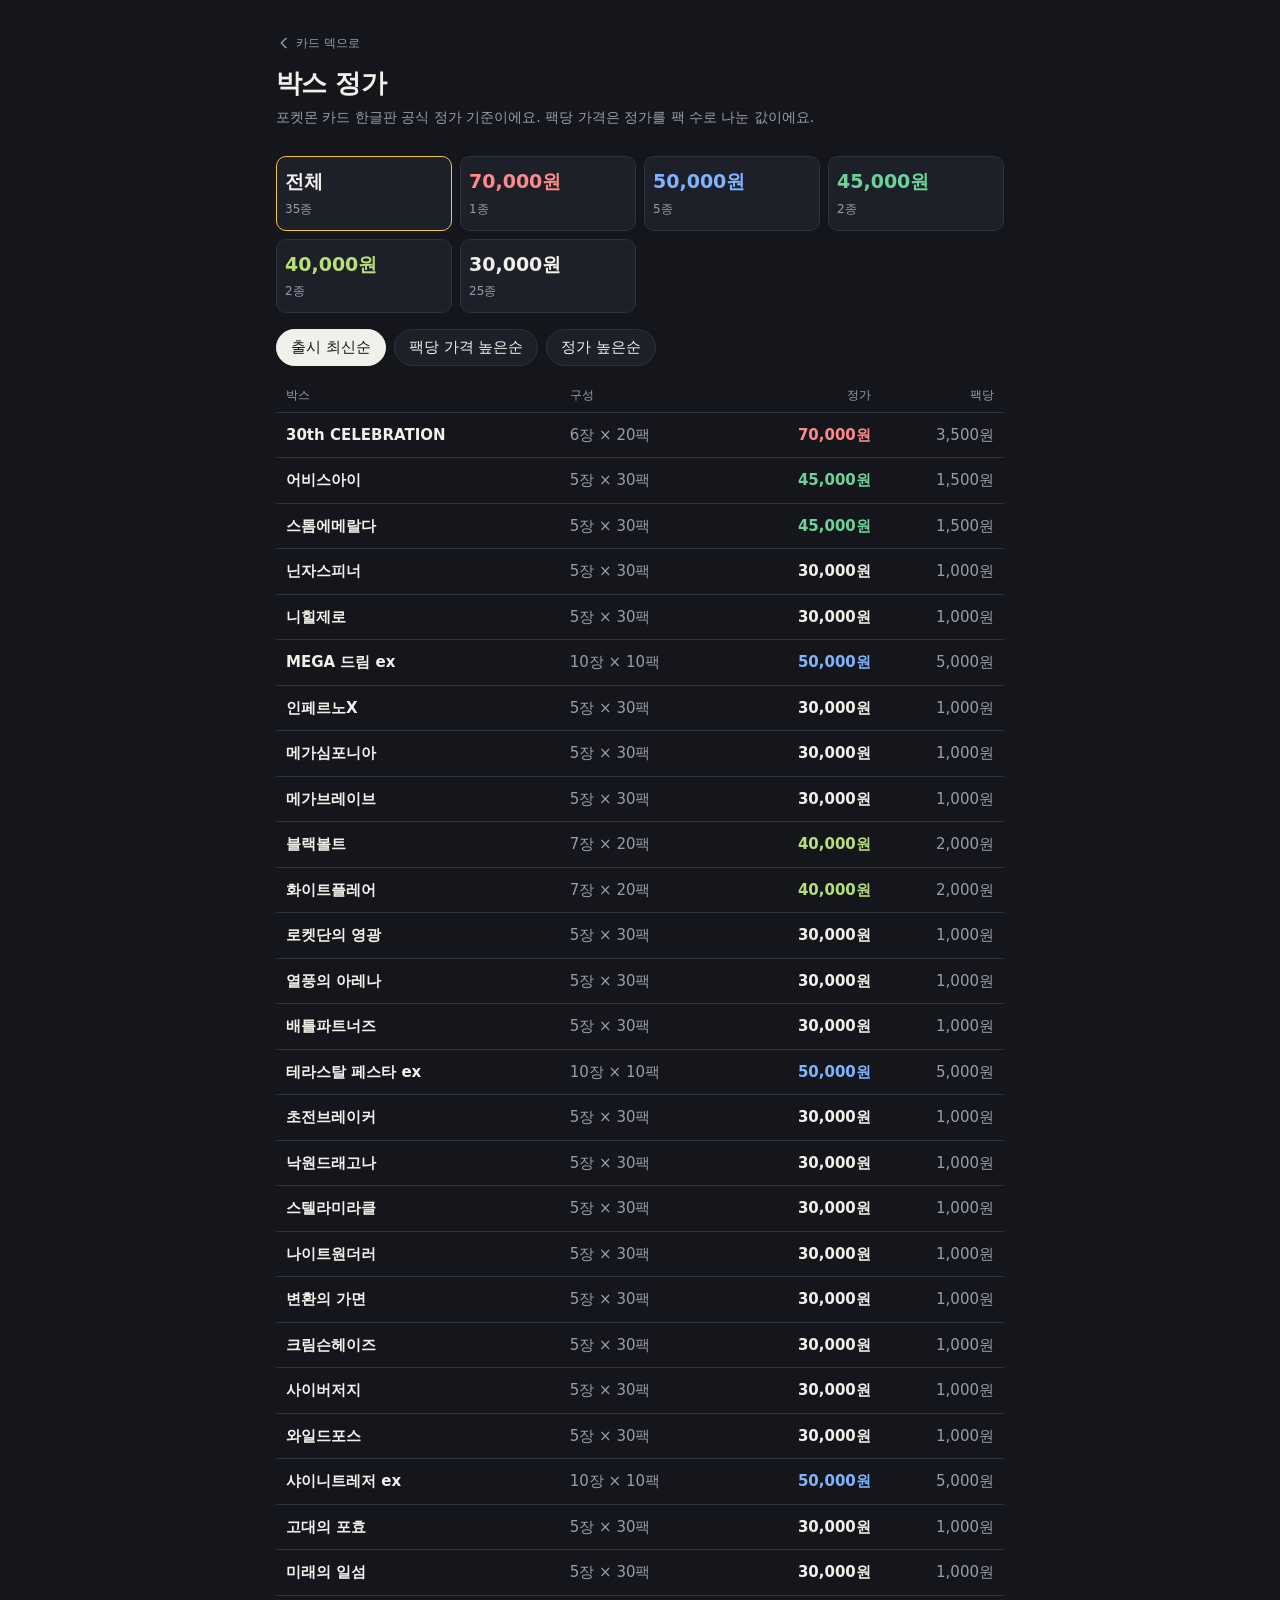
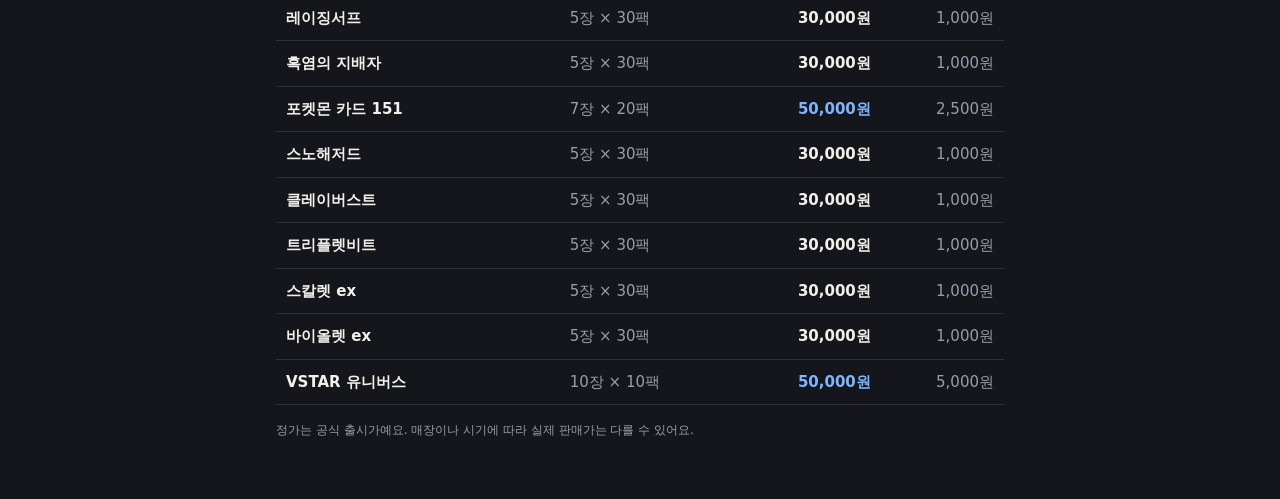
==== prices.html @ 4a521284 "박스 정가 페이지 추가: 한글판 박스별 공식 정가와 팩당 가격 Co-Authored-By: Claude Opus 5.5 <noreply@anthropic.com> Claude-Se" ====
<!doctype html>
<html lang="ko">
<head>
<meta charset="utf-8">
<meta name="viewport" content="width=device-width, initial-scale=1">
<meta name="color-scheme" content="dark">
<meta name="theme-color" content="#15161c">
<meta name="description" content="포켓몬 카드 한글판 박스별 공식 정가와 팩당 가격">
<title>박스 정가</title>
<link rel="manifest" href="manifest.webmanifest">
<link rel="icon" href="icons/icon.svg" type="image/svg+xml">
<link rel="apple-touch-icon" href="icons/icon-180.png">
<link rel="stylesheet" href="style.css">
<style>
  .price-page { max-width: 760px; margin: 0 auto; padding: 0 16px 48px; }
  .price-top { padding: 28px 0 12px; }
  .back-link { display: inline-flex; align-items: center; gap: 4px; color: var(--muted); text-decoration: none; font-size: 12px; padding: 6px 0; }
  .back-link:hover { color: var(--ink); }
  .back-link .ico { width: 16px; height: 16px; }
  .price-top h1 { margin-top: 6px; }
  .price-sum { display: grid; grid-template-columns: repeat(4, 1fr); gap: 8px; margin: 16px 0; }
  .price-sum button { border: 1px solid var(--line); background: var(--panel); border-radius: 10px; padding: 10px 8px; text-align: left; }
  .price-sum button[aria-pressed="true"] { border-color: var(--accent); }
  .price-sum b { display: block; font-size: 19px; font-variant-numeric: tabular-nums; }
  .price-sum span { color: var(--muted); font-size: 12px; }
  .sort { display: flex; gap: 8px; flex-wrap: wrap; margin-bottom: 12px; }
  .sort button { position: relative; border: 1px solid var(--line); background: var(--panel); padding: 6px 14px; border-radius: 999px; font-size: 15px; }
  .sort button::after { content: ""; position: absolute; inset: -6px 0; }
  .sort button[aria-pressed="true"] { background: var(--ink); color: var(--bg); border-color: var(--ink); }
  table { width: 100%; border-collapse: collapse; font-size: 15px; }
  th { text-align: left; color: var(--muted); font-weight: 500; font-size: 12px; padding: 8px 10px; border-bottom: 1px solid var(--line); }
  td { padding: 11px 10px; border-bottom: 1px solid var(--line); vertical-align: middle; }
  .num { text-align: right; font-variant-numeric: tabular-nums; white-space: nowrap; }
  .pack { color: var(--muted); white-space: nowrap; }
  .name { font-weight: 600; }
  .tier-70 { color: #ff8a8a; }
  .tier-50 { color: #7fb4ff; }
  .tier-45 { color: #6ed39a; }
  .tier-40 { color: #b7e07a; }
  .price-note { color: var(--muted); font-size: 12px; margin-top: 16px; }
  .sub { display: none; }
  @media (max-width: 520px) {
    .price-sum { grid-template-columns: repeat(2, 1fr); }
    .col-pack { display: none; }
    .sub { display: block; color: var(--muted); font-size: 12px; font-weight: 400; margin-top: 2px; }
    td, th { padding-left: 6px; padding-right: 6px; }
  }
</style>
</head>
<body>
<main class="price-page">
  <header class="price-top">
    <a class="back-link" href="./">
      <svg class="ico" viewBox="0 0 24 24" aria-hidden="true"><path d="M15 5l-7 7 7 7"/></svg>카드 덱으로
    </a>
    <h1>박스 정가</h1>
    <p class="summary">포켓몬 카드 한글판 공식 정가 기준이에요. 팩당 가격은 정가를 팩 수로 나눈 값이에요.</p>
  </header>

  <div class="price-sum" id="tiers" role="group" aria-label="정가로 거르기"></div>
  <div class="sort" id="sort" role="group" aria-label="정렬">
    <button type="button" data-sort="order" aria-pressed="true">출시 최신순</button>
    <button type="button" data-sort="pack" aria-pressed="false">팩당 가격 높은순</button>
    <button type="button" data-sort="price" aria-pressed="false">정가 높은순</button>
  </div>

  <table>
    <thead>
      <tr><th>박스</th><th class="col-pack">구성</th><th class="num">정가</th><th class="num">팩당</th></tr>
    </thead>
    <tbody id="rows"></tbody>
  </table>
  <p class="price-note">정가는 공식 출시가예요. 매장이나 시기에 따라 실제 판매가는 다를 수 있어요.</p>
</main>

<script>
(function () {
  "use strict";
  // 위에서부터 최근 출시 순서 (한글판 공식 정가). [이름, 팩당 장수, 팩 수, 정가]
  const BOXES = [
    ["30th CELEBRATION", 6, 20, 70000],
    ["어비스아이", 5, 30, 45000],
    ["스톰에메랄다", 5, 30, 45000],
    ["닌자스피너", 5, 30, 30000],
    ["니힐제로", 5, 30, 30000],
    ["MEGA 드림 ex", 10, 10, 50000],
    ["인페르노X", 5, 30, 30000],
    ["메가심포니아", 5, 30, 30000],
    ["메가브레이브", 5, 30, 30000],
    ["블랙볼트", 7, 20, 40000],
    ["화이트플레어", 7, 20, 40000],
    ["로켓단의 영광", 5, 30, 30000],
    ["열풍의 아레나", 5, 30, 30000],
    ["배틀파트너즈", 5, 30, 30000],
    ["테라스탈 페스타 ex", 10, 10, 50000],
    ["초전브레이커", 5, 30, 30000],
    ["낙원드래고나", 5, 30, 30000],
    ["스텔라미라클", 5, 30, 30000],
    ["나이트원더러", 5, 30, 30000],
    ["변환의 가면", 5, 30, 30000],
    ["크림슨헤이즈", 5, 30, 30000],
    ["사이버저지", 5, 30, 30000],
    ["와일드포스", 5, 30, 30000],
    ["샤이니트레저 ex", 10, 10, 50000],
    ["고대의 포효", 5, 30, 30000],
    ["미래의 일섬", 5, 30, 30000],
    ["레이징서프", 5, 30, 30000],
    ["흑염의 지배자", 5, 30, 30000],
    ["포켓몬 카드 151", 7, 20, 50000],
    ["스노해저드", 5, 30, 30000],
    ["클레이버스트", 5, 30, 30000],
    ["트리플렛비트", 5, 30, 30000],
    ["스칼렛 ex", 5, 30, 30000],
    ["바이올렛 ex", 5, 30, 30000],
    ["VSTAR 유니버스", 10, 10, 50000]
  ].map(([name, cards, packs, price], i) => ({ name, cards, packs, price, order: i, perPack: Math.round(price / packs) }));

  const won = (n) => n.toLocaleString("ko-KR") + "원";
  const tierClass = (p) => ({ 70000: "tier-70", 50000: "tier-50", 45000: "tier-45", 40000: "tier-40" })[p] || "";
  let sortBy = "order";
  let tier = null; // null = 전체

  const tiersEl = document.getElementById("tiers");
  const rowsEl = document.getElementById("rows");

  function renderTiers() {
    const counts = new Map();
    BOXES.forEach((b) => counts.set(b.price, (counts.get(b.price) || 0) + 1));
    const prices = [...counts.keys()].sort((a, b) => b - a);
    tiersEl.replaceChildren();
    const make = (label, n, value) => {
      const btn = document.createElement("button");
      btn.type = "button";
      btn.setAttribute("aria-pressed", String(tier === value));
      const b = document.createElement("b"); b.textContent = label;
      if (value) b.className = tierClass(value);
      const s = document.createElement("span"); s.textContent = n + "종";
      btn.append(b, s);
      btn.addEventListener("click", () => { tier = tier === value ? null : value; render(); });
      tiersEl.append(btn);
    };
    make("전체", BOXES.length, null);
    prices.forEach((p) => make(won(p), counts.get(p), p));
  }

  function render() {
    renderTiers();
    document.querySelectorAll("#sort button").forEach((b) => b.setAttribute("aria-pressed", String(b.dataset.sort === sortBy)));
    const list = BOXES.filter((b) => tier === null || b.price === tier).slice();
    if (sortBy === "pack") list.sort((a, b) => b.perPack - a.perPack || a.order - b.order);
    if (sortBy === "price") list.sort((a, b) => b.price - a.price || a.order - b.order);
    rowsEl.replaceChildren(...list.map((b) => {
      const tr = document.createElement("tr");
      const comp = `${b.cards}장 × ${b.packs}팩`;
      tr.innerHTML = '<td class="name"></td><td class="pack col-pack"></td><td class="num"></td><td class="num pack"></td>';
      const [n, c, p, pp] = tr.children;
      n.textContent = b.name;
      const sub = document.createElement("span"); sub.className = "sub"; sub.textContent = comp;
      n.append(sub);
      c.textContent = comp;
      p.textContent = won(b.price); p.classList.add("name");
      if (tierClass(b.price)) p.classList.add(tierClass(b.price));
      pp.textContent = won(b.perPack);
      return tr;
    }));
  }

  document.getElementById("sort").addEventListener("click", (e) => {
    const b = e.target.closest("button[data-sort]");
    if (b) { sortBy = b.dataset.sort; render(); }
  });
  render();
})();
</script>
</body>
</html>
---- style.css ----
:root {
  --bg: #15161c;
  --panel: #1e2029;
  --line: #2e313d;
  --ink: #f2f0ea;
  --muted: #9a9cab;
  --accent: #f4c542;
  --accent-ink: #1b1600;
  --warn: #ff9f6b;
  --scrim: rgba(8, 8, 12, .9);
  --chip-bg: rgba(10, 10, 14, .82);
  --chip-line: rgba(255, 255, 255, .18);
  --mark-red: #ef4444;
  --mark-amber: #f59e0b;
  color-scheme: dark;
  --card-ratio: 63 / 88;
  --radius: 4.5% / 3.2%;
}

* { box-sizing: border-box; }
html { -webkit-text-size-adjust: 100%; }
body {
  margin: 0;
  background: var(--bg);
  color: var(--ink);
  font-family: Pretendard, "Apple SD Gothic Neo", "Malgun Gothic", system-ui, sans-serif;
  line-height: 1.5;
}
button { font: inherit; color: inherit; cursor: pointer; }
::selection { background: var(--accent); color: var(--accent-ink); }
:focus-visible { outline: 2px solid var(--accent); outline-offset: 2px; }
.ico { width: 20px; height: 20px; fill: none; stroke: currentColor; stroke-width: 2; stroke-linecap: round; stroke-linejoin: round; }

/* 상단 */
.top {
  display: flex; align-items: flex-end; justify-content: space-between; gap: 16px;
  padding: 28px 24px 16px; max-width: 1280px; margin: 0 auto;
}
h1 { margin: 0; font-size: 26px; letter-spacing: -0.02em; }
.summary { margin: 4px 0 0; color: var(--muted); font-size: 14px; }
.side-toggle { display: inline-flex; background: var(--panel); border: 1px solid var(--line); border-radius: 999px; padding: 3px; flex: none; }
.side-toggle button { position: relative; border: 0; background: none; padding: 6px 14px; border-radius: 999px; font-size: 14px; color: var(--muted); }
.side-toggle button[aria-pressed="true"] { background: var(--accent); color: var(--accent-ink); font-weight: 700; }

/* 세트 탭 */
.tabs {
  position: sticky; top: 0; z-index: 5;
  display: flex; gap: 8px; overflow-x: auto; scrollbar-width: none;
  padding: 10px 24px; background: color-mix(in srgb, var(--bg) 92%, transparent);
  backdrop-filter: blur(8px); border-bottom: 1px solid var(--line);
}
.tabs::-webkit-scrollbar { display: none; }
/* 보이는 크기는 그대로 두고 누르는 영역만 위아래로 넓혀 44px 가까이 */
.side-toggle button::after, .tab::after { content: ""; position: absolute; inset: -6px 0; }
.tab {
  position: relative; flex: none; border: 1px solid var(--line); background: var(--panel);
  padding: 6px 14px; border-radius: 999px; font-size: 14px; white-space: nowrap;
}
.tab .count { color: var(--muted); margin-left: 4px; font-variant-numeric: tabular-nums; }
.tab[aria-pressed="true"] { background: var(--ink); color: var(--bg); border-color: var(--ink); }
.tab[aria-pressed="true"] .count { color: inherit; opacity: .6; }

/* 덱 고르기 (내 덱 / 친구 덱) */
.deck-switch { display: flex; gap: 4px; margin-top: 10px; flex-wrap: wrap; }
.deck-btn { position: relative; border: 0; background: none; color: var(--muted); padding: 4px 2px; margin-right: 14px; font-size: 16px; font-weight: 600; border-bottom: 2px solid transparent; }
.deck-btn::after { content: ""; position: absolute; inset: -10px -6px; }
.deck-btn .count { font-size: 13px; font-weight: 400; margin-left: 4px; font-variant-numeric: tabular-nums; }
.deck-btn[aria-pressed="true"] { color: var(--ink); border-bottom-color: var(--accent); }
.deck-switch { flex-direction: column; }
.deck-switch[hidden] { display: none; }
.deck-btns { display: flex; gap: 4px; flex-wrap: wrap; }
.deck-btn .lock { width: 14px; height: 14px; margin-left: 5px; vertical-align: -1px; fill: none; stroke: currentColor; stroke-width: 2; }
.deck-btn[aria-expanded="true"] { color: var(--ink); }
.top .title { min-width: 0; }
.pin-form { margin-top: 12px; display: flex; flex-direction: column; gap: 8px; max-width: 280px; }
.pin-label { color: var(--muted); font-size: 14px; }
.pin-row { display: flex; gap: 8px; }
.pin-input { flex: 1 1 0; width: 0; min-width: 0;background: var(--panel); color: var(--ink); border: 1px solid var(--line); border-radius: 8px; padding: 9px 12px; font-size: 16px; letter-spacing: .2em; }
.pin-input:focus { outline: 2px solid var(--accent); outline-offset: 1px; }
.pin-ok { border: 0; border-radius: 8px; padding: 9px 18px; background: var(--accent); color: var(--accent-ink); font-size: 15px; font-weight: 700; }
.pin-ok:disabled { opacity: .6; }
.pin-msg { margin: 0; min-height: 1.2em; color: var(--warn); font-size: 13px; }

/* 예상 등급 필터 */
.grades-filter { display: flex; align-items: center; gap: 6px; flex-wrap: wrap; max-width: 1280px; margin: 0 auto; padding: 12px 24px 0; }
.grades-filter[hidden] { display: none; }
.grades-filter { flex-direction: column; align-items: stretch; }
.grades-filter .lbl { color: var(--muted); font-size: 13px; width: 76px; flex: none; }
.fbasic { display: flex; flex-wrap: wrap; gap: 6px 28px; margin-bottom: 10px; }
.fbar { display: flex; align-items: center; gap: 12px; flex-wrap: wrap; }
.ftoggle .chev { display: inline-flex; transition: transform .15s ease; }
.ftoggle[aria-expanded="true"] .chev { transform: rotate(180deg); }
.ftoggle { position: relative; display: inline-flex; align-items: center; gap: 6px; border: 1px solid var(--line); background: var(--panel); border-radius: 999px; padding: 6px 14px; font-size: 14px; }
.ftoggle::after { content: ""; position: absolute; inset: -6px -2px; }
.ftoggle .ico { width: 16px; height: 16px; }
.ftoggle[aria-expanded="true"] { border-color: var(--accent); }
.fbadge { background: var(--accent); color: var(--accent-ink); border-radius: 999px; font-size: 11px; font-weight: 700; min-width: 18px; height: 18px; display: grid; place-items: center; padding: 0 5px; }
.fcount { color: var(--muted); font-size: 13px; font-variant-numeric: tabular-nums; }
.fclear { border: 0; background: none; color: var(--accent); font-size: 13px; text-decoration: underline; text-underline-offset: 3px; padding: 6px 2px; }
.fpanel { display: grid; gap: 8px; margin-top: 12px; padding: 14px 16px; background: var(--panel); border: 1px solid var(--line); border-radius: 12px; }
.fpanel[hidden] { display: none; }
.gchip.zero { opacity: .38; }
.fgroup { display: flex; align-items: center; gap: 6px; flex-wrap: wrap; }
.gchip { position: relative; border: 1px solid var(--line); background: transparent; color: var(--ink); padding: 4px 12px; border-radius: 999px; font-size: 13px; white-space: nowrap; }
.gchip::after { content: ""; position: absolute; inset: -8px -2px; }
.gchip .count { color: var(--muted); margin-left: 4px; font-variant-numeric: tabular-nums; }
.gchip[aria-pressed="true"] { background: var(--accent); border-color: var(--accent); color: var(--accent-ink); font-weight: 700; }
.gchip[aria-pressed="true"] .count { color: inherit; opacity: .7; }
.filter-empty { color: var(--muted); padding: 48px 0; text-align: center; }

/* 덱 */
main { max-width: 1280px; margin: 0 auto; padding: 8px 24px 64px; }
.set { padding-top: 28px; scroll-margin-top: 56px; }
.set-head { display: flex; align-items: baseline; gap: 10px; margin-bottom: 14px; }
.set-head h2 { margin: 0; font-size: 19px; }
.set-head span { color: var(--muted); font-size: 14px; }
.grid { display: grid; grid-template-columns: repeat(auto-fill, minmax(150px, 1fr)); gap: 18px 14px; }

.card { all: unset; cursor: pointer; display: block; }
.card:focus-visible { outline: none; }
.card:focus-visible .thumb { outline: 3px solid var(--accent); outline-offset: 3px; }
.thumb {
  position: relative; aspect-ratio: var(--card-ratio); border-radius: var(--radius);
  overflow: hidden; background: var(--panel); border: 1px solid var(--line);
  transition: transform .18s ease, box-shadow .18s ease;
}
.card:hover .thumb { transform: translateY(-4px); box-shadow: 0 12px 24px rgba(0,0,0,.45); }
.thumb img, .face img { width: 100%; height: 100%; object-fit: cover; display: block; }
.missing { position: absolute; inset: 0; display: grid; place-items: center; color: var(--muted); font-size: 13px; text-align: center; padding: 8px; }
.card-meta { display: flex; gap: 6px; margin-top: 8px; font-size: 13px; }
.card-meta .no { color: var(--accent); font-variant-numeric: tabular-nums; flex: none; }
.card-meta .name { overflow: hidden; text-overflow: ellipsis; white-space: nowrap; }

/* 빈 상태 */
.empty { max-width: 560px; margin: 48px auto; background: var(--panel); border: 1px solid var(--line); border-radius: 12px; padding: 24px; }
.empty h2 { margin: 0 0 8px; font-size: 18px; }
.empty code, .empty pre { font-family: Consolas, "D2Coding", monospace; font-size: 13px; }
.empty pre { background: var(--bg); padding: 12px; border-radius: 8px; overflow-x: auto; }
.empty p { color: var(--muted); margin: 8px 0; }

/* 크게 보기 */
.viewer { position: fixed; inset: 0; z-index: 20; overflow-y: auto; }
.viewer[hidden] { display: none; }
.viewer-backdrop { position: fixed; inset: 0; background: var(--scrim); }
.viewer-body {
  position: relative; min-height: 100%; display: flex; align-items: flex-start; justify-content: center;
  gap: 28px; padding: 24px 72px; pointer-events: none;
}
.viewer-body > * { pointer-events: auto; }
/* 오른쪽 설명이 길어져도 카드는 화면 가운데에 붙어 있게 */
.stage { display: flex; align-items: center; gap: 16px; position: sticky; top: max(24px, calc(50vh - min(279px, 50vh - 32px))); }
.flip { width: min(400px, calc((100vh - 64px) * 63 / 88)); width: min(400px, calc((100dvh - 64px) * 63 / 88)); aspect-ratio: var(--card-ratio); perspective: 1600px; cursor: pointer; flex: none; }
.flip-inner { position: relative; width: 100%; height: 100%; transform-style: preserve-3d; transition: transform .55s cubic-bezier(.3,.7,.3,1); }
.flip:focus-visible { outline: none; }
.flip:focus-visible .face { outline: 3px solid var(--accent); outline-offset: 4px; }
.flip.flipped .flip-inner { transform: rotateY(180deg); }
.face { position: absolute; inset: 0; backface-visibility: hidden; border-radius: var(--radius); overflow: hidden; background: var(--panel); box-shadow: 0 20px 50px rgba(0,0,0,.6); }
.face-back { transform: rotateY(180deg); }
.viewer-info { width: 320px; flex: none; margin-top: max(0px, calc(50vh - min(279px, 50vh - 32px) - 24px)); padding-bottom: 24px; }
.viewer-set { margin: 0; color: var(--muted); font-size: 13px; }
.viewer-info h2 { margin: 2px 0 12px; font-size: 20px; }
.icon-btn { border: 1px solid var(--line); background: var(--panel); width: 44px; height: 44px; border-radius: 50%; display: grid; place-items: center; flex: none; }
.icon-btn:disabled { opacity: .25; cursor: default; }
.close { position: fixed; top: 16px; right: 16px; z-index: 2; }
.flip-btn { display: inline-flex; align-items: center; gap: 6px; border: 0; background: var(--accent); color: var(--accent-ink); font-weight: 700; padding: 8px 16px; border-radius: 999px; }
.flip-btn .ico { width: 18px; height: 18px; }

/* 센터링 */
.centering { margin-top: 20px; background: var(--panel); border: 1px solid var(--line); border-radius: 12px; padding: 16px; font-size: 14px; }
.centering h3 { margin: 0 0 10px; font-size: 14px; color: var(--muted); font-weight: 600; }
.ctable { width: 100%; border-collapse: collapse; font-variant-numeric: tabular-nums; }
.ctable th, .ctable td { padding: 6px 4px; text-align: left; border-bottom: 1px solid var(--line); }
.ctable thead th { color: var(--muted); font-weight: 500; font-size: 12px; }
.ctable tbody th { font-weight: 600; width: 3.5em; }
.ctable tr.now th { color: var(--accent); }
.ctable .low { display: block; color: var(--warn); font-size: 11px; }
.grades-title { margin: 16px 0 8px !important; }
.grades { display: grid; grid-template-columns: 1fr 1fr; gap: 6px; margin: 0 0 10px; }
.grade { background: var(--bg); border: 1px solid var(--line); border-radius: 8px; padding: 6px 10px; }
.grade .co { display: block; font-size: 11px; color: var(--muted); }
.grade .g { font-weight: 700; }
.grade .edge { margin-left: 4px; font-size: 11px; color: var(--accent); font-weight: 600; }
.grade .by { display: block; margin-top: 2px; font-size: 11px; color: var(--muted); }
.edges { margin: 0 0 12px; padding: 0; list-style: none; font-size: 12px; color: var(--muted); }
.edges li { padding: 3px 0 3px 10px; text-indent: -10px; }
.edges b { color: var(--accent); font-weight: 600; }
.overlays { display: flex; gap: 12px; font-size: 13px; }
.overlays a { color: var(--ink); text-underline-offset: 3px; display: inline-flex; align-items: center; min-height: 44px; }
.cnote { margin: 10px 0 0; color: var(--muted); font-size: 12px; line-height: 1.6; }
.centering.none { color: var(--muted); }

/* 상세 감정: 카드 위 레드마크 */
.marks { position: absolute; inset: 0; width: 100%; height: 100%; pointer-events: none; overflow: visible; }
.inspector.hide-marks .marks { display: none; }
.mark .ring { fill: none; stroke-width: .45; }
.mark.find .ring { stroke: var(--mark-red); }
.mark.sus .ring { stroke: var(--mark-amber); stroke-dasharray: 1 .7; }
.mark .dot { stroke: rgba(0, 0, 0, .55); stroke-width: .15; }
.mark.find .dot { fill: var(--mark-red); }
.mark.sus .dot { fill: var(--mark-amber); }
.mark text { fill: #fff; font-size: 1.9px; font-weight: 700; text-anchor: middle; dominant-baseline: central; }
.mark.sus text { fill: #1b1200; }
.mark.pulse .ring { animation: mark-pulse .5s ease-out 3; transform-box: fill-box; transform-origin: center; }
@keyframes mark-pulse { 0% { transform: scale(1); } 50% { transform: scale(1.6); stroke-width: .7; } 100% { transform: scale(1); } }

.inspect { margin-top: 12px; background: var(--panel); border: 1px solid var(--line); border-radius: 12px; padding: 16px; font-size: 14px; text-align: left; }
.inspect-head { display: flex; align-items: center; justify-content: space-between; gap: 8px; margin-bottom: 8px; }
.inspect h3 { margin: 0; font-size: 14px; color: var(--muted); font-weight: 600; }
.mark-toggle { position: relative; border: 1px solid var(--line); background: var(--bg); color: var(--muted); border-radius: 999px; padding: 4px 12px; font-size: 12px; }
.mark-toggle::after { content: ""; position: absolute; inset: -8px -4px; }
.mark-toggle[aria-pressed="true"] { border-color: var(--mark-red); color: var(--mark-red); }
.inspect h4 { margin: 12px 0 6px; font-size: 13px; font-weight: 600; }
.inspect h4 .cnt { color: var(--muted); font-weight: 400; margin-left: 6px; }
.mlist { list-style: none; margin: 0; padding: 0; display: grid; gap: 2px; }
.mlist button { all: unset; box-sizing: border-box; display: flex; gap: 8px; align-items: flex-start; width: 100%; min-height: 44px; padding: 10px 8px; border-radius: 8px; cursor: pointer; font-size: 13px; line-height: 1.45; }
.mlist button:hover { background: var(--bg); }
.mlist button:focus-visible { outline: 2px solid var(--accent); outline-offset: 1px; }
.mlist .no { flex: none; min-width: 24px; height: 20px; padding: 0 5px; border-radius: 999px; display: grid; place-items: center; font-size: 11px; font-weight: 700; color: #fff; font-variant-numeric: tabular-nums; }
.mlist .find .no { background: var(--mark-red); }
.mlist .sus .no { background: var(--mark-amber); color: #1b1200; }
.inspect .none-line { margin: 4px 0 0; color: var(--muted); font-size: 13px; }
.inspect .sum { margin: 0 0 12px; font-size: 13px; }
.inspect .sum b { color: var(--mark-red); }
.open-insp { display: inline-flex; align-items: center; gap: 6px; min-height: 44px; border: 1px solid var(--mark-red); background: transparent; color: var(--ink); font-weight: 600; padding: 8px 16px; border-radius: 999px; }
.open-insp:hover { background: color-mix(in srgb, var(--mark-red) 14%, transparent); }
.open-insp .ico { width: 16px; height: 16px; }

/* 상세 감정 화면 (크게 보기와 따로) */
.inspector { position: fixed; inset: 0; z-index: 30; overflow-y: auto; background: var(--bg); }
.inspector[hidden] { display: none; }
.insp-bar { position: sticky; top: 0; z-index: 2; display: flex; align-items: center; gap: 16px; padding: 12px 24px;
  background: color-mix(in srgb, var(--bg) 92%, transparent); backdrop-filter: blur(8px); border-bottom: 1px solid var(--line); }
.back-btn { position: relative; display: inline-flex; align-items: center; gap: 4px; border: 1px solid var(--line); background: var(--panel); border-radius: 999px; padding: 8px 14px 8px 10px; flex: none; }
.back-btn::after { content: ""; position: absolute; inset: -4px 0; }
.insp-title { flex: 1; min-width: 0; }
.insp-title h2 { margin: 0; font-size: 18px; overflow: hidden; text-overflow: ellipsis; white-space: nowrap; }
.insp-body { max-width: 1120px; margin: 0 auto; padding: 24px; display: grid; grid-template-columns: 1fr 1fr; gap: 32px; }
.iface h3 { margin: 0 0 12px; font-size: 16px; }
.iface h3 .cnt { color: var(--muted); font-weight: 400; font-size: 13px; margin-left: 8px; }
.ifig { position: relative; width: min(100%, 480px); aspect-ratio: var(--card-ratio); border-radius: var(--radius); overflow: hidden; background: var(--panel); box-shadow: 0 16px 40px rgba(0,0,0,.5); margin: 0 0 16px; }
.ifig img { width: 100%; height: 100%; object-fit: cover; display: block; }
.iface .mlist { max-width: 480px; }
.iface .cnote { max-width: 480px; }
.insp-note { max-width: 1120px; margin: 0 auto; padding: 0 24px 40px; }

/* 덱 썸네일의 등급 표시 */
.badge { position: absolute; top: 6px; right: 6px; background: var(--chip-bg); color: var(--ink); font-size: 11px; font-weight: 700; padding: 2px 7px; border-radius: 999px; border: 1px solid var(--chip-line); white-space: nowrap; }
.badge .x { font-weight: 500; color: var(--muted); }

@media (max-width: 860px) {
  .viewer-body { flex-direction: column; justify-content: flex-start; gap: 16px; padding: 76px 16px 32px; }
  .viewer-body { align-items: center; }
  .stage { gap: 10px; position: static; }
  .inspect-head { justify-content: flex-start; }
  .flip { width: min(calc(100vw - 128px), 360px); }
  .viewer-info { width: min(100%, 420px); text-align: center; margin-top: 0; }
  .centering { text-align: left; }
}
@media (max-width: 860px) {
  .insp-body { grid-template-columns: 1fr; padding: 16px; gap: 28px; }
  .ifig { width: min(100%, 420px); margin-inline: auto; }
  .insp-bar { padding: 10px 16px; gap: 10px; }
  .insp-title h2 { font-size: 16px; }
  .insp-note { padding: 0 16px 32px; }
}
@media (max-width: 600px) {
  .top { padding: 20px 16px 12px; }
  h1 { font-size: 22px; }
  .tabs { padding: 8px 16px; }
  .grades-filter { padding: 10px 16px 0; }
  .fpanel .fgroup .lbl { width: 100%; margin-top: 4px; }
  .fbasic { gap: 6px; }
  .fbasic .lbl { width: 64px; }
  .fpanel { padding: 12px; }
  main { padding: 4px 16px 48px; }
  .grid { grid-template-columns: repeat(auto-fill, minmax(104px, 1fr)); gap: 14px 10px; }
  .badge { top: 4px; right: 4px; font-size: 10px; padding: 1px 5px; }
  .stage { display: grid; grid-template-columns: 1fr 1fr; justify-items: center; }
  .flip { grid-column: 1 / -1; grid-row: 1; width: min(calc(100vw - 32px), 400px); }
  .nav.prev { grid-row: 2; justify-self: end; }
  .nav.next { grid-row: 2; justify-self: start; }
}

@media (prefers-reduced-motion: reduce) {
  .ftoggle .chev { transition: none; }
  .flip-inner, .thumb { transition: none; }
  .mark.pulse .ring { animation: none; stroke-width: .8; }
}

/* 박스 정가 페이지 링크 */
.price-link { display: inline-block; margin-top: 6px; padding: 4px 0; color: var(--accent); font-size: 14px; text-decoration: none; }
.price-link:hover { text-decoration: underline; }
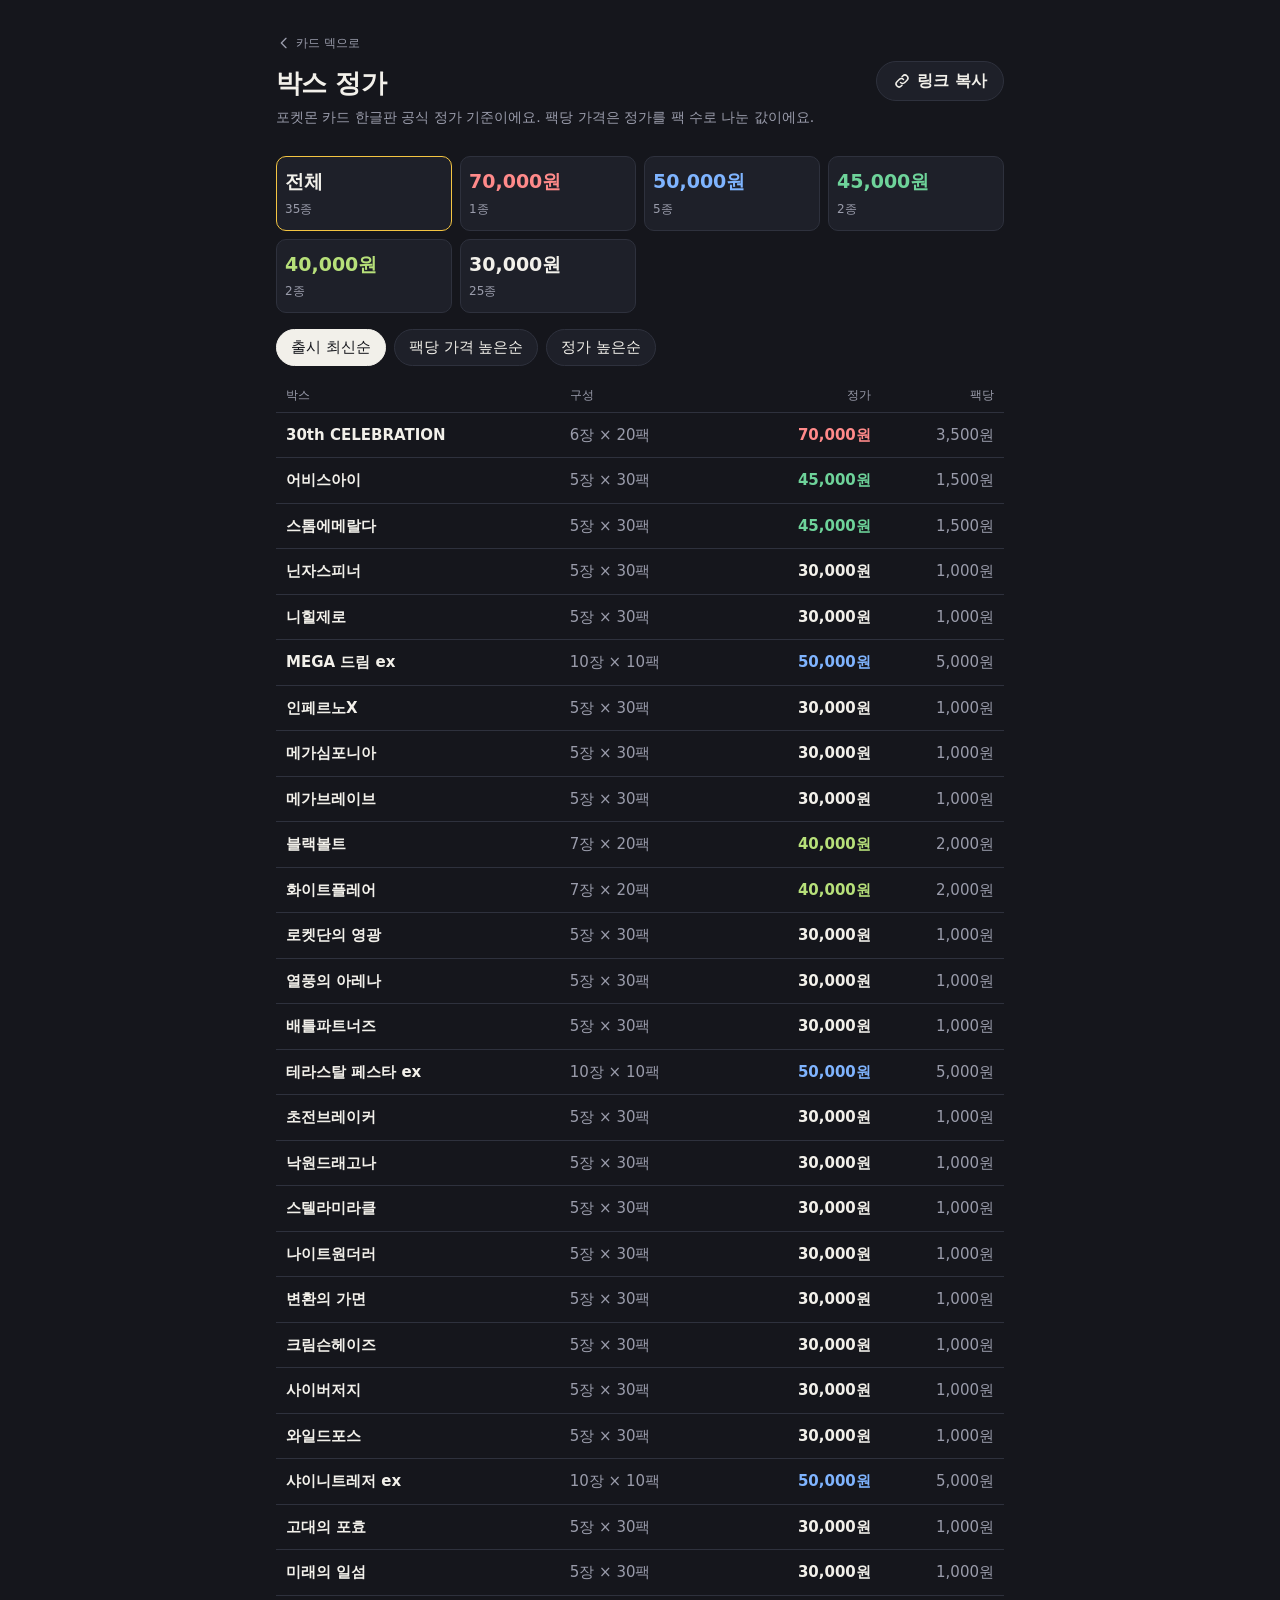
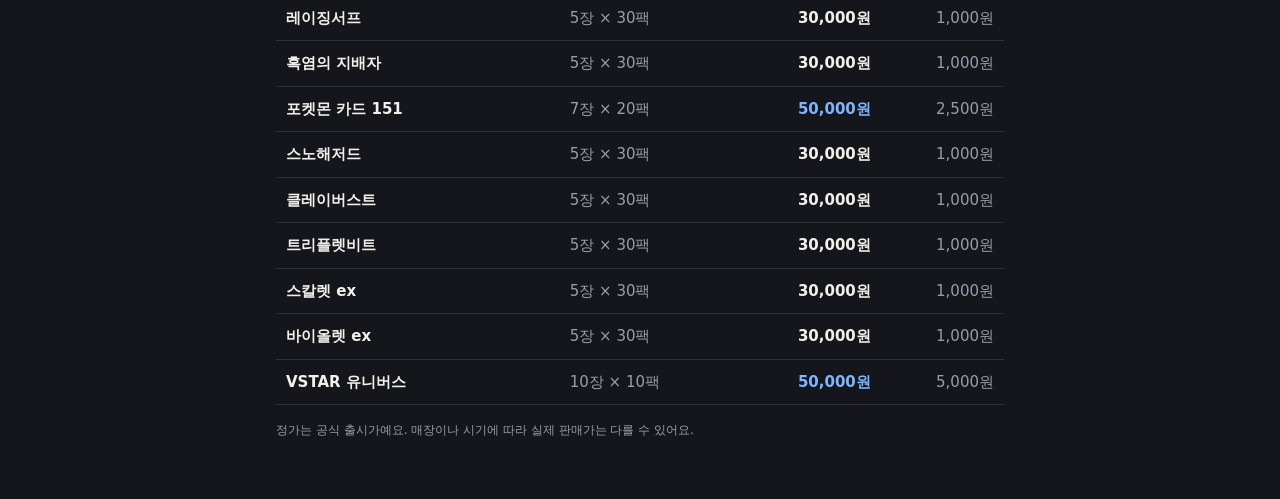
==== commit d69f3bdb: "링크 복사 공유: 카드 상세와 박스 정가를 링크로 바로 열기 Co-Authored-By: Claude Opus 5.5 <noreply@anthropic.com> Claude-Ses" ====
--- a/prices.html
+++ b/prices.html
@@ -18,6 +18,8 @@
   .back-link:hover { color: var(--ink); }
   .back-link .ico { width: 16px; height: 16px; }
   .price-top h1 { margin-top: 6px; }
+  .title-row { display: flex; align-items: center; justify-content: space-between; gap: 12px; }
+  .title-row .share-btn { margin-left: 0; }
   .price-sum { display: grid; grid-template-columns: repeat(4, 1fr); gap: 8px; margin: 16px 0; }
   .price-sum button { border: 1px solid var(--line); background: var(--panel); border-radius: 10px; padding: 10px 8px; text-align: left; }
   .price-sum button[aria-pressed="true"] { border-color: var(--accent); }
@@ -53,7 +55,13 @@
     <a class="back-link" href="./">
       <svg class="ico" viewBox="0 0 24 24" aria-hidden="true"><path d="M15 5l-7 7 7 7"/></svg>카드 덱으로
     </a>
-    <h1>박스 정가</h1>
+    <div class="title-row">
+      <h1>박스 정가</h1>
+      <button type="button" class="share-btn" id="share-btn">
+        <svg class="ico" viewBox="0 0 24 24" aria-hidden="true"><path d="M10 14a4 4 0 0 0 5.7 0l3-3a4 4 0 0 0-5.7-5.7l-1 1M14 10a4 4 0 0 0-5.7 0l-3 3a4 4 0 0 0 5.7 5.7l1-1"/></svg>
+        <span>링크 복사</span>
+      </button>
+    </div>
     <p class="summary">포켓몬 카드 한글판 공식 정가 기준이에요. 팩당 가격은 정가를 팩 수로 나눈 값이에요.</p>
   </header>
 
@@ -73,6 +81,7 @@
   <p class="price-note">정가는 공식 출시가예요. 매장이나 시기에 따라 실제 판매가는 다를 수 있어요.</p>
 </main>
 
+<script src="share.js"></script>
 <script>
 (function () {
   "use strict";
@@ -117,8 +126,23 @@
 
   const won = (n) => n.toLocaleString("ko-KR") + "원";
   const tierClass = (p) => ({ 70000: "tier-70", 50000: "tier-50", 45000: "tier-45", 40000: "tier-40" })[p] || "";
+  const SORTS = ["order", "pack", "price"];
   let sortBy = "order";
   let tier = null; // null = 전체
+  // 공유 링크: prices.html#price=50000&sort=pack — 고른 정가와 정렬을 주소에 담는다
+  try {
+    const q = new URLSearchParams(location.hash.slice(1));
+    const p = Number(q.get("price"));
+    if (BOXES.some((b) => b.price === p)) tier = p;
+    if (SORTS.includes(q.get("sort"))) sortBy = q.get("sort");
+  } catch (e) { /* 주소가 이상하면 기본값 */ }
+  function stateHash() {
+    const q = new URLSearchParams();
+    if (tier !== null) q.set("price", String(tier));
+    if (sortBy !== "order") q.set("sort", sortBy);
+    const h = q.toString();
+    return h ? "#" + h : "";
+  }
 
   const tiersEl = document.getElementById("tiers");
   const rowsEl = document.getElementById("rows");
@@ -145,6 +169,7 @@
 
   function render() {
     renderTiers();
+    try { history.replaceState(null, "", location.pathname + location.search + stateHash()); } catch (e) { /* 그대로 둬도 된다 */ }
     document.querySelectorAll("#sort button").forEach((b) => b.setAttribute("aria-pressed", String(b.dataset.sort === sortBy)));
     const list = BOXES.filter((b) => tier === null || b.price === tier).slice();
     if (sortBy === "pack") list.sort((a, b) => b.perPack - a.perPack || a.order - b.order);
@@ -169,6 +194,9 @@
     const b = e.target.closest("button[data-sort]");
     if (b) { sortBy = b.dataset.sort; render(); }
   });
+  document.getElementById("share-btn").addEventListener("click", () => {
+    window.copyLink(location.href.split("#")[0] + stateHash());
+  });
   render();
 })();
 </script>
--- a/style.css
+++ b/style.css
@@ -290,3 +290,16 @@
 /* 박스 정가 페이지 링크 */
 .price-link { display: inline-block; margin-top: 6px; padding: 4px 0; color: var(--accent); font-size: 14px; text-decoration: none; }
 .price-link:hover { text-decoration: underline; }
+
+/* 링크 복사 */
+.share-btn { display: inline-flex; align-items: center; gap: 6px; border: 1px solid var(--line); background: var(--panel); color: var(--ink); font-weight: 600; padding: 7px 16px; border-radius: 999px; margin-left: 6px; }
+.share-btn .ico { width: 18px; height: 18px; }
+.toast {
+  position: fixed; left: 50%; bottom: max(24px, env(safe-area-inset-bottom)); z-index: 50;
+  transform: translate(-50%, 12px); opacity: 0; pointer-events: none;
+  background: var(--ink); color: var(--bg); font-size: 14px; font-weight: 600;
+  padding: 10px 18px; border-radius: 999px; box-shadow: 0 8px 24px rgba(0,0,0,.45);
+  transition: opacity .2s, transform .2s;
+}
+.toast.show { opacity: 1; transform: translate(-50%, 0); }
+@media (prefers-reduced-motion: reduce) { .toast { transition: none; } }
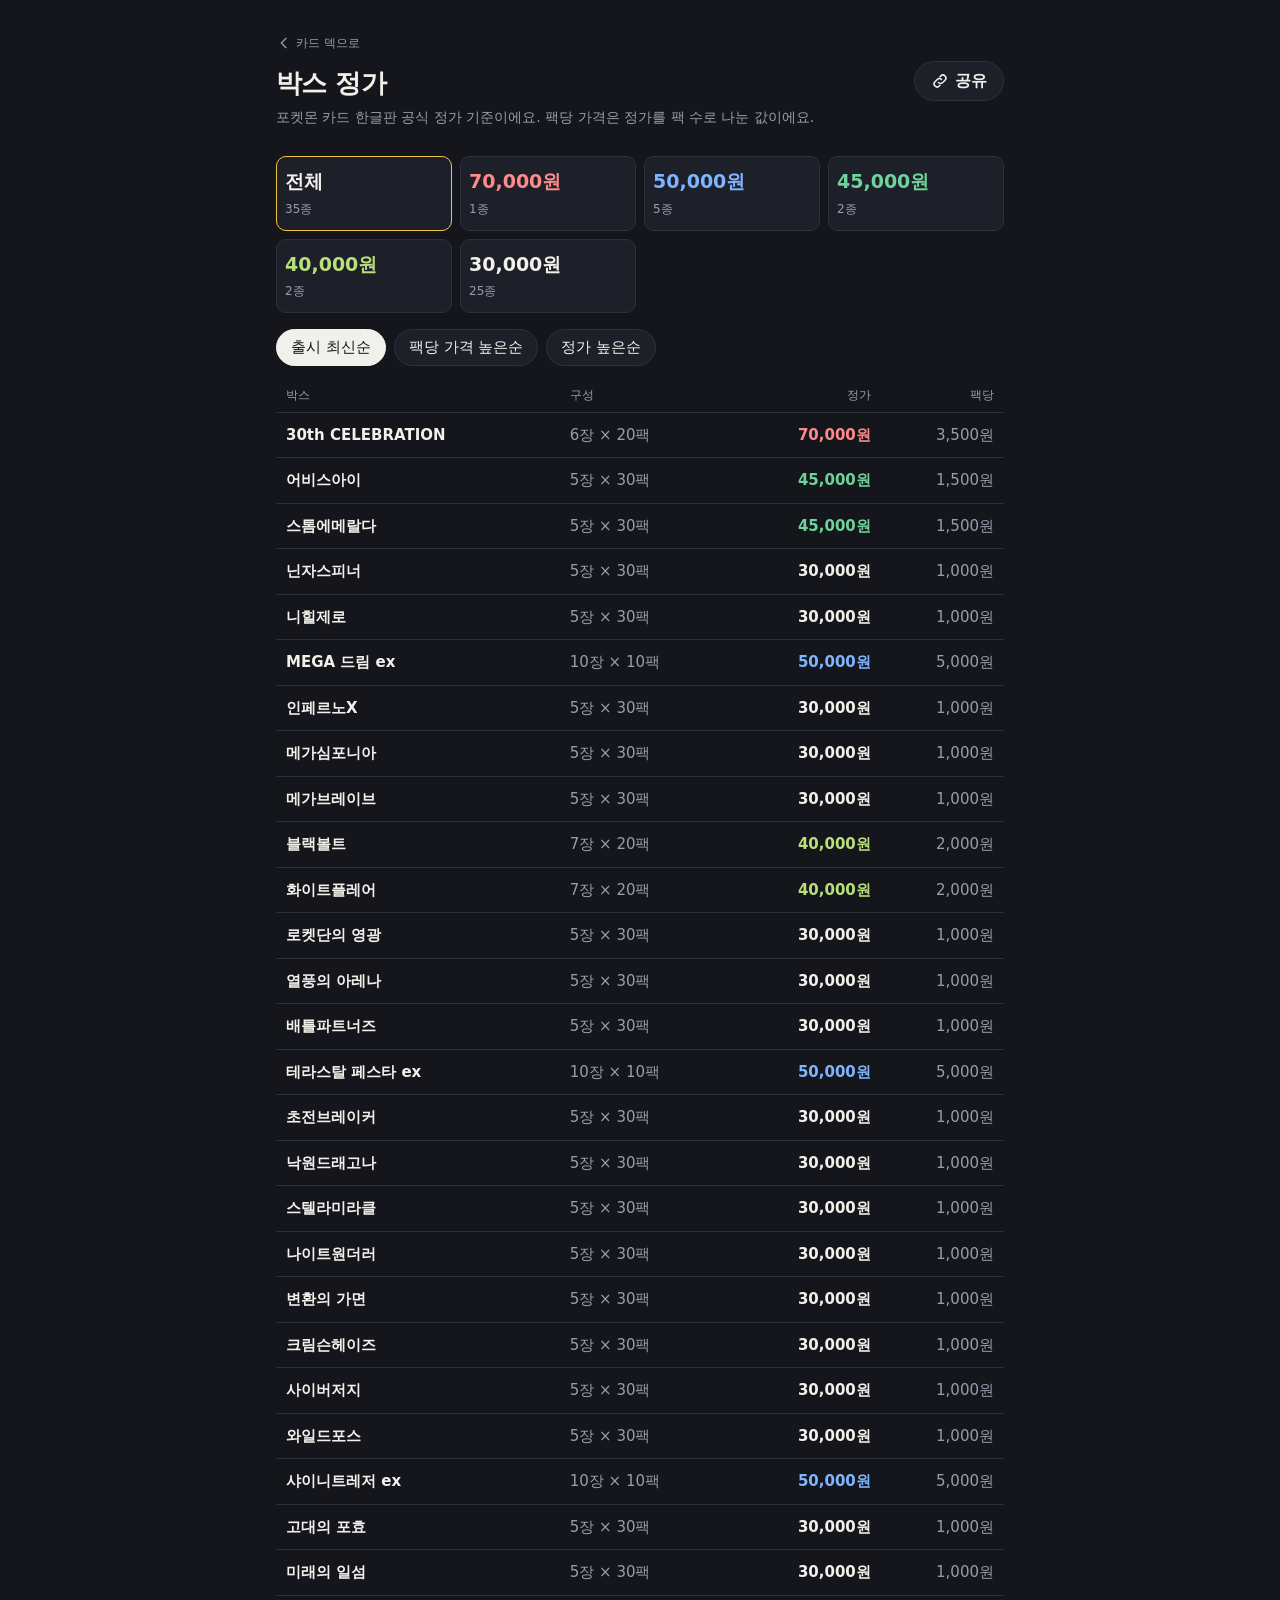
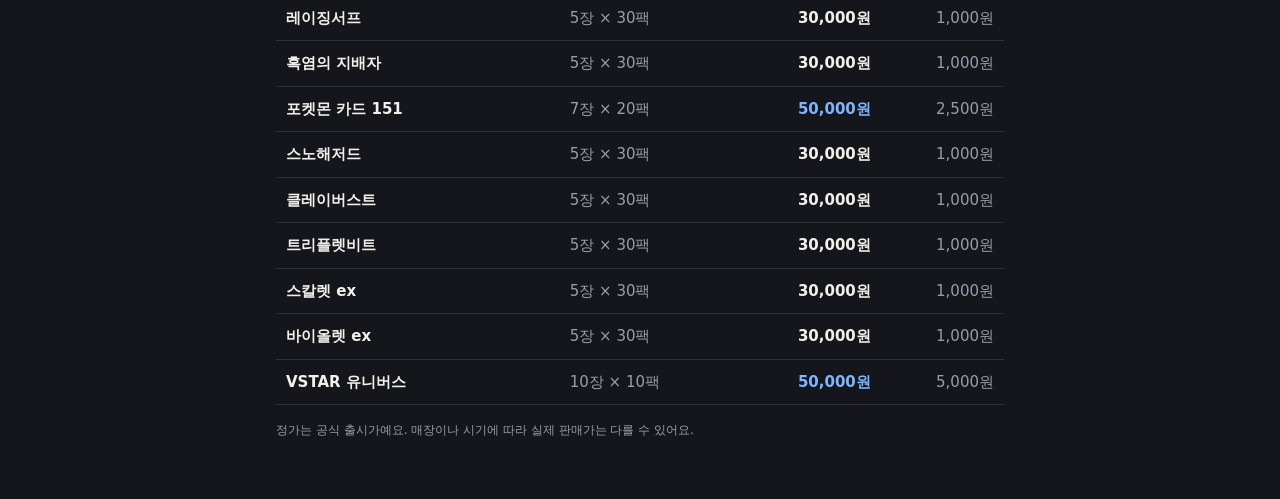
==== commit b8e1e68c: "공유 버튼 문구: 링크 복사 → 공유 Co-Authored-By: Claude Opus 5.5 <noreply@anthropic.com> Claude-Session: https:/" ====
--- a/prices.html
+++ b/prices.html
@@ -59,7 +59,7 @@
       <h1>박스 정가</h1>
       <button type="button" class="share-btn" id="share-btn">
         <svg class="ico" viewBox="0 0 24 24" aria-hidden="true"><path d="M10 14a4 4 0 0 0 5.7 0l3-3a4 4 0 0 0-5.7-5.7l-1 1M14 10a4 4 0 0 0-5.7 0l-3 3a4 4 0 0 0 5.7 5.7l1-1"/></svg>
-        <span>링크 복사</span>
+        <span>공유</span>
       </button>
     </div>
     <p class="summary">포켓몬 카드 한글판 공식 정가 기준이에요. 팩당 가격은 정가를 팩 수로 나눈 값이에요.</p>
